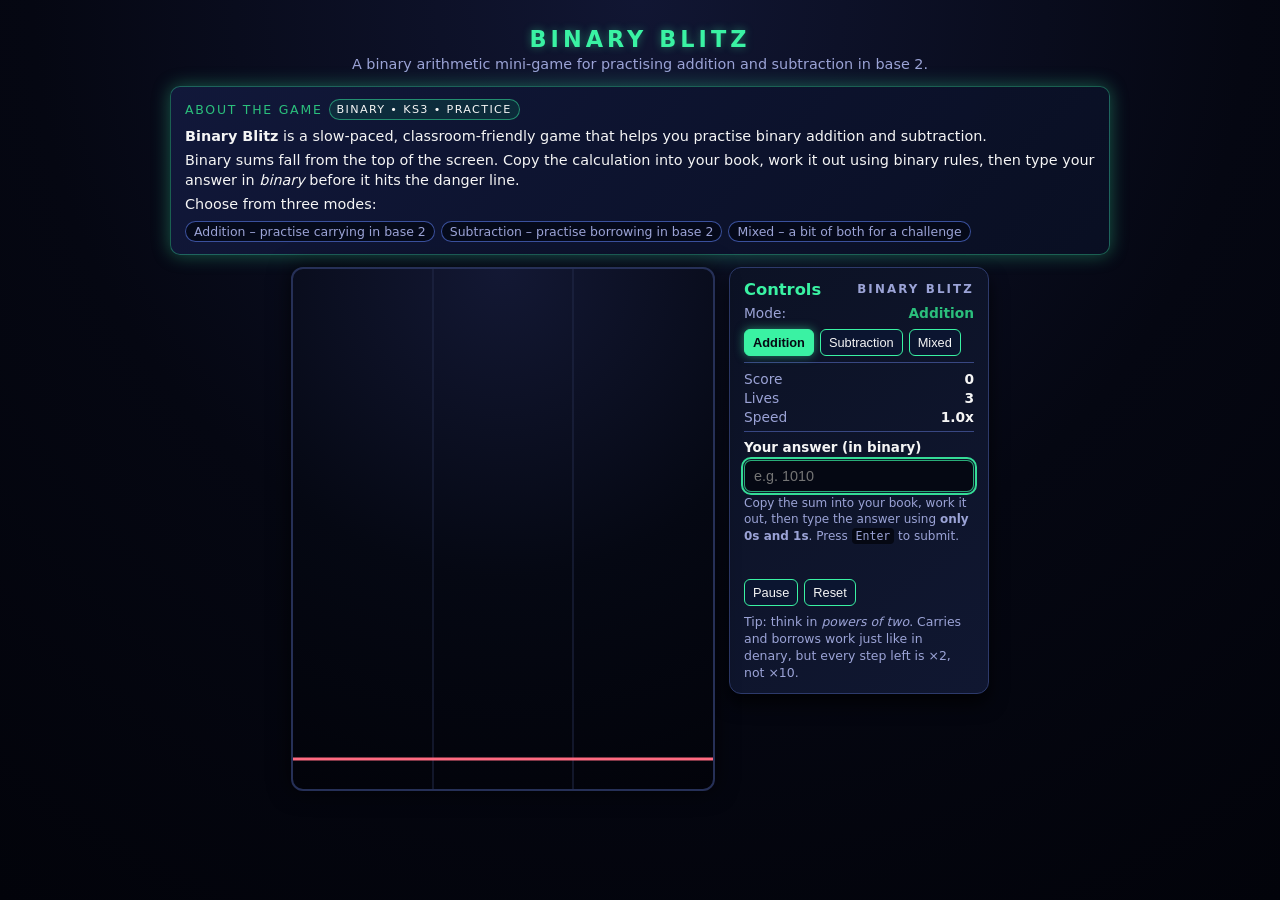
==== binary.html @ 46a017ad "Add files via upload" ====
<!DOCTYPE html>
<html lang="en">
<head>
  <meta charset="UTF-8">
  <title>Binary Blitz</title>
  <style>
    :root {
      --bg-main: #050712;
      --bg-panel: #0f1428;
      --bg-panel-alt: #121933;
      --accent: #3af2a3;
      --accent-soft: #2bbf7c;
      --danger: #ff6b81;
      --text-main: #f5f5f5;
      --text-muted: #9ba3d6;
      --grid-line: #222b4a;
      --shadow-glow: 0 0 18px rgba(58, 242, 163, 0.35);
    }

    * {
      box-sizing: border-box;
    }

    body {
      font-family: system-ui, -apple-system, BlinkMacSystemFont, "Segoe UI", sans-serif;
      background: radial-gradient(circle at top, #111633 0, #050712 55%, #02030a 100%);
      color: var(--text-main);
      display: flex;
      flex-direction: column;
      align-items: center;
      margin: 0;
      padding: 20px;
      min-height: 100vh;
    }

    h1 {
      margin: 6px 0 0;
      letter-spacing: 0.18em;
      font-size: 1.4rem;
      text-transform: uppercase;
      color: var(--accent);
      text-shadow: 0 0 8px rgba(58, 242, 163, 0.4);
    }

    #subtitle {
      margin: 4px 0 14px;
      font-size: 0.9rem;
      color: var(--text-muted);
    }

    #shell {
      display: flex;
      flex-direction: column;
      gap: 12px;
      max-width: 940px;
      width: 100%;
      align-items: stretch;
    }

    #topRow {
      display: flex;
      gap: 12px;
      flex-wrap: wrap;
      align-items: stretch;
    }

    #aboutPanel {
      flex: 1 1 260px;
      padding: 12px 14px;
      border-radius: 10px;
      background: linear-gradient(135deg, rgba(18, 25, 60, 0.95), rgba(9, 15, 35, 0.98));
      border: 1px solid rgba(58, 242, 163, 0.35);
      box-shadow: var(--shadow-glow);
      font-size: 0.9rem;
    }

    #aboutTitle {
      display: flex;
      align-items: center;
      gap: 6px;
      margin-bottom: 6px;
    }

    #aboutTitle span {
      font-size: 0.78rem;
      color: var(--accent-soft);
      text-transform: uppercase;
      letter-spacing: 0.14em;
    }

    #gameTag {
      display: inline-flex;
      align-items: center;
      gap: 4px;
      padding: 3px 7px;
      border-radius: 999px;
      background: rgba(3, 205, 118, 0.12);
      border: 1px solid rgba(58, 242, 163, 0.5);
      font-size: 0.7rem;
      text-transform: uppercase;
      letter-spacing: 0.12em;
    }

    #aboutPanel p {
      margin: 4px 0;
      line-height: 1.4;
    }

    #modeChips {
      margin-top: 6px;
      display: flex;
      flex-wrap: wrap;
      gap: 6px;
      font-size: 0.78rem;
      color: var(--text-muted);
    }

    .chip {
      padding: 2px 8px;
      border-radius: 999px;
      background: rgba(5, 9, 25, 0.9);
      border: 1px solid rgba(72, 98, 189, 0.8);
    }

    #gameContainer {
      display: flex;
      gap: 14px;
      flex-wrap: wrap;
      justify-content: center;
      align-items: flex-start;
    }

    #canvasWrapper {
      position: relative;
      flex: 0 1 420px;
    }

    canvas {
      background: radial-gradient(circle at top, #131834 0, #050813 55%, #02030a 100%);
      border-radius: 12px;
      border: 2px solid #263057;
      box-shadow: 0 0 22px rgba(0, 0, 0, 0.7);
    }

    #uiPanel {
      flex: 0 1 260px;
      max-width: 280px;
      padding: 12px 14px;
      background: linear-gradient(145deg, #0c1225, #101731);
      border-radius: 12px;
      border: 1px solid #2d3a6b;
      box-shadow: 0 10px 18px rgba(0,0,0,0.7);
      font-size: 0.92rem;
    }

    #uiPanel h2 {
      margin: 0 0 6px;
      font-size: 1.02rem;
      color: var(--accent);
      display: flex;
      align-items: center;
      justify-content: space-between;
    }

    #uiPanel h2 span {
      font-size: 0.74rem;
      text-transform: uppercase;
      letter-spacing: 0.18em;
      color: var(--text-muted);
    }

    .divider {
      border-top: 1px solid rgba(61, 77, 140, 0.9);
      margin: 6px 0 8px;
    }

    .statRow {
      display: flex;
      justify-content: space-between;
      font-size: 0.86rem;
      margin: 3px 0;
    }

    .statLabel {
      color: var(--text-muted);
    }

    .statValue {
      font-weight: 600;
    }

    #modeLabel {
      color: var(--accent-soft);
    }

    .btn-row {
      margin: 8px 0 4px;
      display: flex;
      flex-wrap: wrap;
      gap: 6px;
    }

    button {
      padding: 5px 8px;
      border-radius: 6px;
      border: 1px solid #3af2a3;
      background: #0b1530;
      color: var(--text-main);
      cursor: pointer;
      font-size: 0.8rem;
      transition: background 0.12s ease, transform 0.08s ease, box-shadow 0.12s;
    }

    button.active {
      background: var(--accent);
      color: #050813;
      font-weight: 600;
      box-shadow: 0 0 10px rgba(58, 242, 163, 0.5);
    }

    button:hover {
      filter: brightness(1.1);
      transform: translateY(-1px);
    }

    button:active {
      transform: translateY(0);
      box-shadow: none;
    }

    label {
      font-size: 0.84rem;
      margin-top: 4px;
      display: block;
    }

    #answerInput {
      width: 100%;
      padding: 7px 9px;
      border-radius: 7px;
      border: 1px solid rgba(58, 242, 163, 0.7);
      background: #050813;
      color: var(--text-main);
      font-size: 0.9rem;
      margin: 5px 0 3px;
    }

    #answerInput:focus {
      outline: 2px solid rgba(58, 242, 163, 0.9);
      outline-offset: 1px;
    }

    .hint {
      font-size: 0.75rem;
      color: var(--text-muted);
      margin-bottom: 6px;
      line-height: 1.4;
    }

    .hint code {
      background: #050813;
      padding: 1px 4px;
      border-radius: 4px;
      font-size: 0.72rem;
    }

    #message {
      min-height: 20px;
      font-size: 0.8rem;
      margin-top: 3px;
    }

    #message.good { color: var(--accent); }
    #message.bad { color: var(--danger); }

    #footer {
      margin-top: 8px;
      font-size: 0.78rem;
      color: var(--text-muted);
      text-align: left;
      line-height: 1.35;
    }

    #footer code {
      background: #050813;
      padding: 1px 4px;
      border-radius: 4px;
    }

    @media (max-width: 780px) {
      #gameContainer {
        flex-direction: column;
        align-items: center;
      }
      #uiPanel {
        max-width: 420px;
        width: 100%;
      }
    }
  </style>
</head>
<body>
  <h1>Binary Blitz</h1>
  <div id="subtitle">A binary arithmetic mini-game for practising addition and subtraction in base&nbsp;2.</div>

  <div id="shell">
    <div id="topRow">
      <section id="aboutPanel">
        <div id="aboutTitle">
          <span>About the game</span>
          <div id="gameTag">Binary • KS3 • Practice</div>
        </div>
        <p><strong>Binary Blitz</strong> is a slow-paced, classroom-friendly game that helps you practise binary addition and subtraction.</p>
        <p>Binary sums fall from the top of the screen. Copy the calculation into your book, work it out using binary rules, then type your answer in <em>binary</em> before it hits the danger line.</p>
        <p>Choose from three modes:</p>
        <div id="modeChips">
          <div class="chip">Addition – practise carrying in base 2</div>
          <div class="chip">Subtraction – practise borrowing in base 2</div>
          <div class="chip">Mixed – a bit of both for a challenge</div>
        </div>
      </section>
    </div>

    <div id="gameContainer">
      <div id="canvasWrapper">
        <canvas id="gameCanvas" width="420" height="520"></canvas>
      </div>

      <aside id="uiPanel">
        <h2>
          Controls
          <span>Binary Blitz</span>
        </h2>
        <div class="statRow">
          <div class="statLabel">Mode:</div>
          <div class="statValue" id="modeLabel">Addition</div>
        </div>
        <div class="btn-row">
          <button id="addModeBtn" class="active">Addition</button>
          <button id="subModeBtn">Subtraction</button>
          <button id="mixedModeBtn">Mixed</button>
        </div>

        <div class="divider"></div>

        <div class="statRow">
          <div class="statLabel">Score</div>
          <div class="statValue" id="scoreSpan">0</div>
        </div>
        <div class="statRow">
          <div class="statLabel">Lives</div>
          <div class="statValue" id="livesSpan">3</div>
        </div>
        <div class="statRow">
          <div class="statLabel">Speed</div>
          <div class="statValue" id="speedSpan">1.0x</div>
        </div>

        <div class="divider"></div>

        <label for="answerInput"><strong>Your answer (in binary)</strong></label>
        <input id="answerInput" autocomplete="off" placeholder="e.g. 1010" />
        <div class="hint">
          Copy the sum into your book, work it out, then type the answer using <strong>only 0s and 1s</strong>.
          Press <code>Enter</code> to submit.
        </div>

        <div id="message"></div>

        <div class="btn-row">
          <button id="pauseBtn">Pause</button>
          <button id="resetBtn">Reset</button>
        </div>

        <div id="footer">
          Tip: think in <em>powers of two</em>. Carries and borrows work just like in denary, but every step left is ×2, not ×10.
        </div>
      </aside>
    </div>
  </div>

  <script>
    const canvas = document.getElementById('gameCanvas');
    const ctx = canvas.getContext('2d');

    const answerInput = document.getElementById('answerInput');
    const scoreSpan = document.getElementById('scoreSpan');
    const livesSpan = document.getElementById('livesSpan');
    const speedSpan = document.getElementById('speedSpan');
    const messageEl = document.getElementById('message');
    const modeLabel = document.getElementById('modeLabel');

    const addBtn = document.getElementById('addModeBtn');
    const subBtn = document.getElementById('subModeBtn');
    const mixedBtn = document.getElementById('mixedModeBtn');
    const pauseBtn = document.getElementById('pauseBtn');
    const resetBtn = document.getElementById('resetBtn');

    const MODES = { ADD: 'add', SUB: 'sub', MIXED: 'mixed' };
    let mode = MODES.ADD;

    let score = 0;
    let lives = 3;
    let speed = 1;       // gentle difficulty multiplier
    let spawnInterval = 9000; // ms between new problems (slow for paper working)
    let lastSpawn = 0;
    let lastTime = 0;
    let paused = false;

    const problems = [];
    const laneCount = 3;
    const laneWidth = canvas.width / laneCount;

    function randomInt(min, max) {
      return Math.floor(Math.random() * (max - min + 1)) + min;
    }

    function toBinary(n) {
      return n.toString(2);
    }

    function padBinary(bin, width) {
      return bin.padStart(width, '0');
    }

    function generateProblem() {
      const bits = randomInt(3, 5);
      const maxVal = Math.pow(2, bits) - 1;

      let op;
      if (mode === MODES.MIXED) {
        op = Math.random() < 0.5 ? '+' : '-';
      } else if (mode === MODES.ADD) {
        op = '+';
      } else {
        op = '-';
      }

      let a, b, result;
      if (op === '+') {
        a = randomInt(0, Math.floor(maxVal / 2));
        b = randomInt(0, Math.floor(maxVal / 2));
        result = a + b;
      } else {
        a = randomInt(Math.floor(maxVal / 2), maxVal);
        b = randomInt(0, a); // keep result non-negative
        result = a - b;
      }

      const aBin = padBinary(toBinary(a), bits);
      const bBin = padBinary(toBinary(b), bits);
      const rBin = toBinary(result);

      const expr = aBin + ' ' + op + ' ' + bBin;
      const lane = randomInt(0, laneCount - 1);

      problems.push({
        a, b, op,
        expr,
        answer: rBin,
        lane,
        y: -40,
        // slower fall speed – classroom friendly
        speed: 10 + speed * 2
      });
    }

    function setMessage(text, good=false) {
      messageEl.textContent = text;
      messageEl.className = good ? 'good' : (text ? 'bad' : '');
    }

    function update(dt) {
      if (paused) return;

      // spawn only if no active problem, giving time to solve on paper
      if (problems.length === 0 && performance.now() - lastSpawn > spawnInterval) {
        generateProblem();
        lastSpawn = performance.now();
      }

      for (let p of problems) {
        p.y += (p.speed * dt);
      }

      for (let i = problems.length - 1; i >= 0; i--) {
        if (problems[i].y > canvas.height - 40) {
          problems.splice(i, 1);
          lives--;
          livesSpan.textContent = lives;
          setMessage('Missed one! Life lost.', false);
          if (lives <= 0) {
            gameOver();
          }
        }
      }

      // very gentle difficulty increase
      if (score > 10) speed = 1.1;
      if (score > 25) speed = 1.2;
      speedSpan.textContent = speed.toFixed(1) + 'x';
    }

    function draw() {
      ctx.clearRect(0, 0, canvas.width, canvas.height);

      // lane lines
      ctx.strokeStyle = '#222b4a';
      ctx.lineWidth = 1;
      for (let i = 1; i < laneCount; i++) {
        const x = i * laneWidth;
        ctx.beginPath();
        ctx.moveTo(x, 0);
        ctx.lineTo(x, canvas.height);
        ctx.stroke();
      }

      // problem blocks
      for (let p of problems) {
        const x = p.lane * laneWidth;
        const y = p.y;
        const w = laneWidth - 8;
        const h = 40;

        ctx.fillStyle = '#151e3b';
        ctx.strokeStyle = '#3af2a3';
        ctx.lineWidth = 2;
        ctx.beginPath();
        if (ctx.roundRect) {
          ctx.roundRect(x + 4, y, w, h, 7);
        } else {
          ctx.rect(x + 4, y, w, h);
        }
        ctx.fill();
        ctx.stroke();

        ctx.fillStyle = '#f5f5f5';
        ctx.font = '16px system-ui';
        ctx.textAlign = 'center';
        ctx.textBaseline = 'middle';
        ctx.fillText(p.expr, x + laneWidth / 2, y + h / 2);
      }

      // deadline line
      ctx.strokeStyle = '#ff6b81';
      ctx.lineWidth = 3;
      ctx.beginPath();
      ctx.moveTo(0, canvas.height - 30);
      ctx.lineTo(canvas.width, canvas.height - 30);
      ctx.stroke();
    }

    function gameLoop(timestamp) {
      const dt = (timestamp - lastTime) / 1000;
      lastTime = timestamp;

      update(dt);
      draw();

      requestAnimationFrame(gameLoop);
    }

    function checkAnswer() {
      const input = answerInput.value.trim();
      if (!input) return;
      if (!/^[01]+$/.test(input)) {
        setMessage('Only 0s and 1s allowed in binary.', false);
        return;
      }

      if (problems.length === 0) {
        setMessage('No falling sums yet — wait for the next one.', false);
        return;
      }

      // target = lowest block on screen
      let target = problems[0];
      for (let p of problems) {
        if (p.y > target.y) target = p;
      }

      // normalise both to ignore leading zeros
      const cleanedInput  = input.replace(/^0+/, '') || '0';
      const cleanedAnswer = target.answer.replace(/^0+/, '') || '0';

      if (cleanedInput === cleanedAnswer) {
        score += 1;
        scoreSpan.textContent = score;
        const index = problems.indexOf(target);
        if (index !== -1) problems.splice(index, 1);
        setMessage('✅ Correct! Nice binary work.', true);
        answerInput.value = '';
      } else {
        setMessage('❌ Not quite. Try again!', false);
      }
    }

    function gameOver() {
      paused = true;
      setMessage('Game over! Press Reset to play again.', false);
    }

    function resetGame() {
      score = 0;
      lives = 3;
      speed = 1;
      spawnInterval = 9000;
      lastSpawn = performance.now();
      problems.length = 0;
      paused = false;
      scoreSpan.textContent = score;
      livesSpan.textContent = lives;
      speedSpan.textContent = speed.toFixed(1) + 'x';
      setMessage('');
    }

    // events
    answerInput.addEventListener('keydown', (e) => {
      if (e.key === 'Enter') {
        checkAnswer();
      }
    });

    pauseBtn.addEventListener('click', () => {
      paused = !paused;
      pauseBtn.textContent = paused ? 'Resume' : 'Pause';
      setMessage(paused ? 'Paused.' : '', false);
    });

    resetBtn.addEventListener('click', () => {
      resetGame();
    });

    function setMode(newMode) {
      mode = newMode;
      addBtn.classList.toggle('active', mode === MODES.ADD);
      subBtn.classList.toggle('active', mode === MODES.SUB);
      mixedBtn.classList.toggle('active', mode === MODES.MIXED);

      modeLabel.textContent =
        mode === MODES.ADD ? 'Addition' :
        mode === MODES.SUB ? 'Subtraction' : 'Mixed';

      resetGame();
    }

    addBtn.addEventListener('click', () => setMode(MODES.ADD));
    subBtn.addEventListener('click', () => setMode(MODES.SUB));
    mixedBtn.addEventListener('click', () => setMode(MODES.MIXED));

    // start game
    resetGame();
    answerInput.focus();
    requestAnimationFrame((t) => { lastTime = t; gameLoop(t); });
  </script>
</body>
</html>
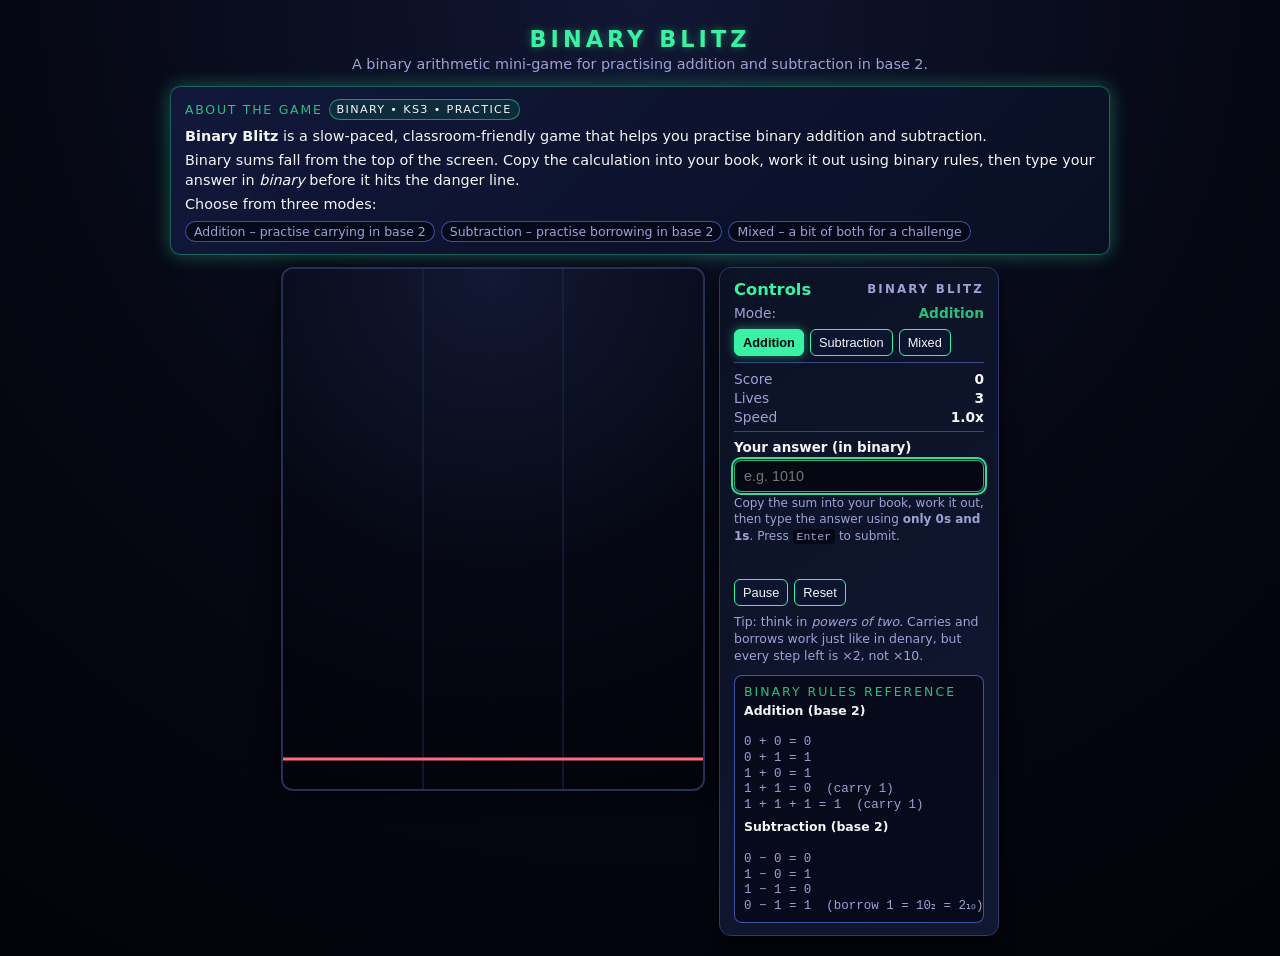
==== commit 38291cb2: "Add files via upload" ====
--- a/binary.html
+++ b/binary.html
@@ -17,9 +17,7 @@
       --shadow-glow: 0 0 18px rgba(58, 242, 163, 0.35);
     }
 
-    * {
-      box-sizing: border-box;
-    }
+    * { box-sizing: border-box; }
 
     body {
       font-family: system-ui, -apple-system, BlinkMacSystemFont, "Segoe UI", sans-serif;
@@ -101,10 +99,7 @@
       letter-spacing: 0.12em;
     }
 
-    #aboutPanel p {
-      margin: 4px 0;
-      line-height: 1.4;
-    }
+    #aboutPanel p { margin: 4px 0; line-height: 1.4; }
 
     #modeChips {
       margin-top: 6px;
@@ -130,10 +125,7 @@
       align-items: flex-start;
     }
 
-    #canvasWrapper {
-      position: relative;
-      flex: 0 1 420px;
-    }
+    #canvasWrapper { position: relative; flex: 0 1 420px; }
 
     canvas {
       background: radial-gradient(circle at top, #131834 0, #050813 55%, #02030a 100%);
@@ -181,17 +173,9 @@
       margin: 3px 0;
     }
 
-    .statLabel {
-      color: var(--text-muted);
-    }
-
-    .statValue {
-      font-weight: 600;
-    }
-
-    #modeLabel {
-      color: var(--accent-soft);
-    }
+    .statLabel { color: var(--text-muted); }
+    .statValue { font-weight: 600; }
+    #modeLabel { color: var(--accent-soft); }
 
     .btn-row {
       margin: 8px 0 4px;
@@ -218,15 +202,8 @@
       box-shadow: 0 0 10px rgba(58, 242, 163, 0.5);
     }
 
-    button:hover {
-      filter: brightness(1.1);
-      transform: translateY(-1px);
-    }
-
-    button:active {
-      transform: translateY(0);
-      box-shadow: none;
-    }
+    button:hover { filter: brightness(1.1); transform: translateY(-1px); }
+    button:active { transform: translateY(0); box-shadow: none; }
 
     label {
       font-size: 0.84rem;
@@ -269,9 +246,8 @@
       font-size: 0.8rem;
       margin-top: 3px;
     }
-
     #message.good { color: var(--accent); }
-    #message.bad { color: var(--danger); }
+    #message.bad  { color: var(--danger); }
 
     #footer {
       margin-top: 8px;
@@ -285,6 +261,34 @@
       background: #050813;
       padding: 1px 4px;
       border-radius: 4px;
+    }
+
+    /* Rules reference styling */
+    #rulesRef {
+      margin-top: 10px;
+      padding: 8px 9px;
+      border-radius: 8px;
+      background: rgba(5, 9, 25, 0.85);
+      border: 1px solid rgba(72, 98, 189, 0.85);
+      font-size: 0.78rem;
+    }
+
+    #rulesRefTitle {
+      font-size: 0.78rem;
+      text-transform: uppercase;
+      letter-spacing: 0.16em;
+      color: var(--accent-soft);
+      margin-bottom: 4px;
+    }
+
+    .rulesBlock { margin-top: 4px; }
+    .rulesHeading { font-weight: 600; color: var(--text-main); margin-bottom: 2px; }
+
+    .rulesLines {
+      font-family: "Consolas", "Courier New", monospace;
+      line-height: 1.25;
+      color: var(--text-muted);
+      white-space: pre;
     }
 
     @media (max-width: 780px) {
@@ -375,6 +379,30 @@
         <div id="footer">
           Tip: think in <em>powers of two</em>. Carries and borrows work just like in denary, but every step left is ×2, not ×10.
         </div>
+
+        <!-- Rules reference block -->
+        <div id="rulesRef">
+          <div id="rulesRefTitle">Binary rules reference</div>
+
+          <div class="rulesBlock">
+            <div class="rulesHeading">Addition (base 2)</div>
+            <div class="rulesLines">
+0 + 0 = 0
+0 + 1 = 1
+1 + 0 = 1
+1 + 1 = 0  (carry 1)
+1 + 1 + 1 = 1  (carry 1)</div>
+          </div>
+
+          <div class="rulesBlock" style="margin-top:6px;">
+            <div class="rulesHeading">Subtraction (base 2)</div>
+            <div class="rulesLines">
+0 − 0 = 0
+1 − 0 = 1
+1 − 1 = 0
+0 − 1 = 1  (borrow 1 = 10₂ = 2₁₀)</div>
+          </div>
+        </div>
       </aside>
     </div>
   </div>
@@ -401,8 +429,8 @@
 
     let score = 0;
     let lives = 3;
-    let speed = 1;       // gentle difficulty multiplier
-    let spawnInterval = 9000; // ms between new problems (slow for paper working)
+    let speed = 1;
+    let spawnInterval = 9000;
     let lastSpawn = 0;
     let lastTime = 0;
     let paused = false;
@@ -415,13 +443,8 @@
       return Math.floor(Math.random() * (max - min + 1)) + min;
     }
 
-    function toBinary(n) {
-      return n.toString(2);
-    }
-
-    function padBinary(bin, width) {
-      return bin.padStart(width, '0');
-    }
+    function toBinary(n) { return n.toString(2); }
+    function padBinary(bin, width) { return bin.padStart(width, '0'); }
 
     function generateProblem() {
       const bits = randomInt(3, 5);
@@ -443,7 +466,7 @@
         result = a + b;
       } else {
         a = randomInt(Math.floor(maxVal / 2), maxVal);
-        b = randomInt(0, a); // keep result non-negative
+        b = randomInt(0, a);
         result = a - b;
       }
 
@@ -460,7 +483,6 @@
         answer: rBin,
         lane,
         y: -40,
-        // slower fall speed – classroom friendly
         speed: 10 + speed * 2
       });
     }
@@ -473,14 +495,13 @@
     function update(dt) {
       if (paused) return;
 
-      // spawn only if no active problem, giving time to solve on paper
       if (problems.length === 0 && performance.now() - lastSpawn > spawnInterval) {
         generateProblem();
         lastSpawn = performance.now();
       }
 
       for (let p of problems) {
-        p.y += (p.speed * dt);
+        p.y += p.speed * dt;
       }
 
       for (let i = problems.length - 1; i >= 0; i--) {
@@ -489,13 +510,10 @@
           lives--;
           livesSpan.textContent = lives;
           setMessage('Missed one! Life lost.', false);
-          if (lives <= 0) {
-            gameOver();
-          }
+          if (lives <= 0) gameOver();
         }
       }
 
-      // very gentle difficulty increase
       if (score > 10) speed = 1.1;
       if (score > 25) speed = 1.2;
       speedSpan.textContent = speed.toFixed(1) + 'x';
@@ -504,7 +522,6 @@
     function draw() {
       ctx.clearRect(0, 0, canvas.width, canvas.height);
 
-      // lane lines
       ctx.strokeStyle = '#222b4a';
       ctx.lineWidth = 1;
       for (let i = 1; i < laneCount; i++) {
@@ -515,7 +532,6 @@
         ctx.stroke();
       }
 
-      // problem blocks
       for (let p of problems) {
         const x = p.lane * laneWidth;
         const y = p.y;
@@ -541,7 +557,6 @@
         ctx.fillText(p.expr, x + laneWidth / 2, y + h / 2);
       }
 
-      // deadline line
       ctx.strokeStyle = '#ff6b81';
       ctx.lineWidth = 3;
       ctx.beginPath();
@@ -553,10 +568,8 @@
     function gameLoop(timestamp) {
       const dt = (timestamp - lastTime) / 1000;
       lastTime = timestamp;
-
       update(dt);
       draw();
-
       requestAnimationFrame(gameLoop);
     }
 
@@ -573,13 +586,11 @@
         return;
       }
 
-      // target = lowest block on screen
       let target = problems[0];
       for (let p of problems) {
         if (p.y > target.y) target = p;
       }
 
-      // normalise both to ignore leading zeros
       const cleanedInput  = input.replace(/^0+/, '') || '0';
       const cleanedAnswer = target.answer.replace(/^0+/, '') || '0';
 
@@ -614,11 +625,8 @@
       setMessage('');
     }
 
-    // events
-    answerInput.addEventListener('keydown', (e) => {
-      if (e.key === 'Enter') {
-        checkAnswer();
-      }
+    answerInput.addEventListener('keydown', e => {
+      if (e.key === 'Enter') checkAnswer();
     });
 
     pauseBtn.addEventListener('click', () => {
@@ -627,9 +635,7 @@
       setMessage(paused ? 'Paused.' : '', false);
     });
 
-    resetBtn.addEventListener('click', () => {
-      resetGame();
-    });
+    resetBtn.addEventListener('click', resetGame);
 
     function setMode(newMode) {
       mode = newMode;
@@ -648,10 +654,9 @@
     subBtn.addEventListener('click', () => setMode(MODES.SUB));
     mixedBtn.addEventListener('click', () => setMode(MODES.MIXED));
 
-    // start game
     resetGame();
     answerInput.focus();
-    requestAnimationFrame((t) => { lastTime = t; gameLoop(t); });
+    requestAnimationFrame(t => { lastTime = t; gameLoop(t); });
   </script>
 </body>
 </html>
